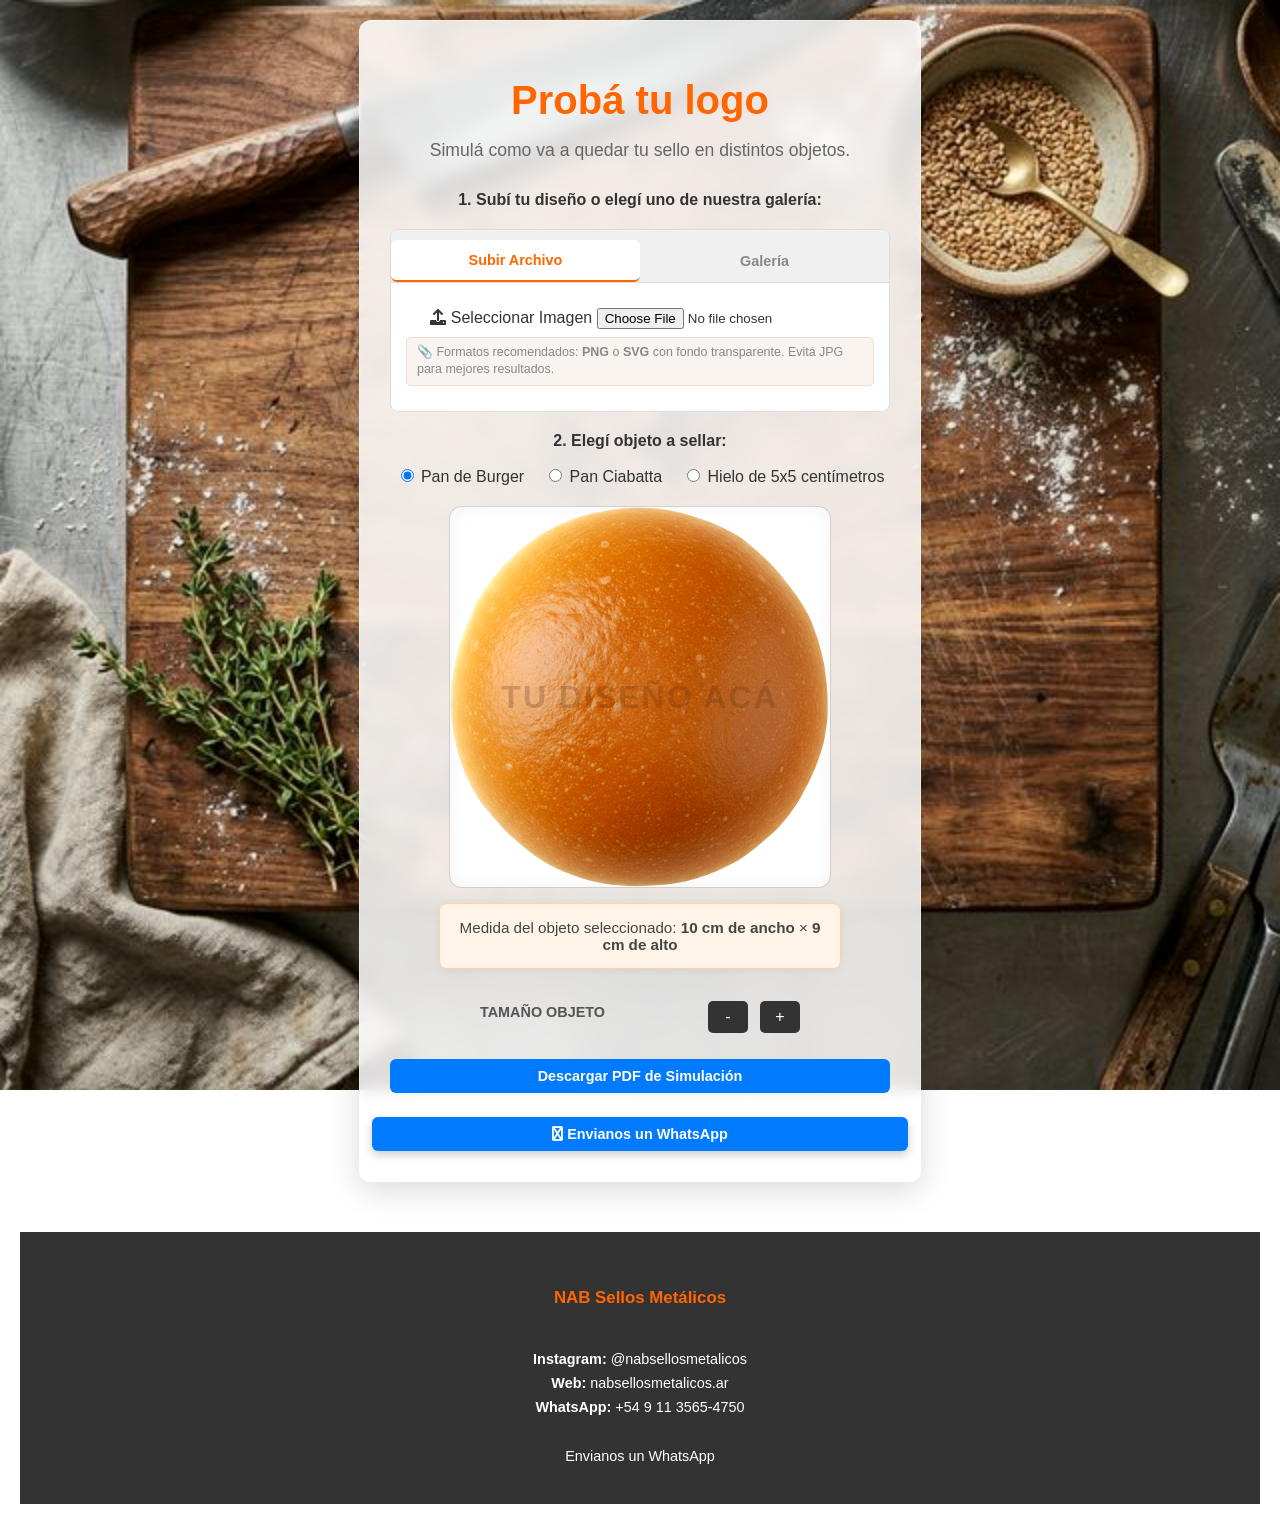
==== index.html @ c0e564b3 "espera de pan atomo" ====
<!DOCTYPE html>
<html lang="es">
<head>
    <meta charset="UTF-8">
    <meta name="viewport" content="width=device-width, initial-scale=1.0">
    <title>Probá tu logo</title>
    <link rel="icon" type="image/png" href="favicon.png">
    <link rel="stylesheet" href="style.css">
    <link rel="stylesheet" href="https://cdnjs.cloudflare.com/ajax/libs/font-awesome/6.0.0/css/all.min.css">
</head>
<body>

    <div class="container">
        <h1>Probá tu logo</h1>
        <p class="subtitle">Simulá como va a quedar tu sello en distintos objetos.</p>
        
        <div class="form-group">
            <p><strong>1. Subí tu diseño o elegí uno de nuestra galería:</strong></p>
            <div class="logo-tabs">
                <div class="tabs-header">
                    <button class="tab-btn active" data-tab="upload-tab">Subir Archivo</button>
                    <button class="tab-btn" data-tab="logos-tab">Galería</button>
                </div>
                
                <div id="upload-tab" class="tab-content active">
                    <div class="upload-container">
                        <label for="logoInput" class="file-label">
                            <i class="fas fa-upload"></i> Seleccionar Imagen
                        </label>
                        <input type="file" id="logoInput" accept="image/png, image/jpeg, image/svg+xml">
                        <p class="file-hint">📎 Formatos recomendados: <strong>PNG</strong> o <strong>SVG</strong> con fondo transparente. Evitá JPG para mejores resultados.</p>
                    </div>
                </div>

                <div id="logos-tab" class="tab-content">
                    <div id="logoGrid" class="logo-grid">
                        <!-- Miniaturas se cargarán aquí -->
                        <div class="loading">Cargando logos...</div>
                    </div>
                </div>
            </div>
            <img id="logoThumbnail" src="" alt="Miniatura del logo subido" style="display: none;">
            <button id="btnInvert" class="secondary-btn" style="display: none;">
                <i class="fas fa-adjust"></i> Invertir Colores (Negativo)
            </button>
        </div>

        <div class="form-group">
            <p><strong>2. Elegí objeto a sellar:</strong></p>
            <div class="radio-group">
                <label>
                    <input type="radio" name="breadType" value="hamburguesa" checked> Pan de Burger
                </label>
                <label>
                    <input type="radio" name="breadType" value="ciabatta"> Pan Ciabatta
                </label>
                <label>
                    <input type="radio" name="breadType" value="hielo"> Hielo de 5x5 centímetros
                </label>
            </div>
        </div>

        <div id="previewArea">
            <!-- Pongo la imagen por defecto directo en el HTML para evitar que quede en blanco -->
            <img id="breadImg" src="" alt="Producto">
            <div id="logoPlaceholder">TU DISEÑO ACÁ</div>
            <img id="logoImg" src="" alt="Logo Superpuesto">
            
            <!-- Círculos guía para el hielo -->
            <div id="iceGuideContainer" style="display: none;">
                <div id="iceCircle" class="guide-circle">
                    <span id="iceCircleLabel"></span>
                </div>
            </div>
        </div>

        <div class="info-text">
            <p id="breadMeasureText"></p>
            <p id="iceMeasureText" style="display: none;">
                Medida de bronce: <strong id="iceCmValue"></strong> <strong>mm</strong>
            </p>
            <p id="logoMeasureText" style="display: none;">
                Medida del logo simulado: <br>
                <strong id="logoCmValue">5.0</strong><strong> cm de ancho</strong> x 
                <strong id="logoCmHeightValue">0.0</strong><strong> cm de alto</strong>
            </p>
        </div>

        <div id="controlsContainer">
            <div id="logoControls" style="display: none;">
                <div class="control-group">
                    <span>Tamaño Logo</span>
                    <div class="btn-row">
                        <button id="btnLogoMinus" class="ctrl-btn">-</button>
                        <button id="btnLogoPlus" class="ctrl-btn">+</button>
                    </div>
                </div>
                <div class="control-group">
                    <span>Rotación</span>
                    <div class="btn-row">
                        <button id="btnRotateLeft" class="ctrl-btn" title="Rotar Izquierda -30°">
                            <i class="fas fa-undo"></i>
                        </button>
                        <button id="btnRotateRight" class="ctrl-btn" title="Rotar Derecha +30°">
                            <i class="fas fa-redo"></i>
                        </button>
                    </div>
                </div>
            </div>

            <div id="breadControls" class="control-group">
                <span>Tamaño Objeto</span>
                <div class="btn-row">
                    <button id="btnBreadMinus" class="ctrl-btn">-</button>
                    <button id="btnBreadPlus" class="ctrl-btn">+</button>
                </div>
            </div>

            <button id="btnDownloadPDF" class="download-btn">Descargar PDF de Simulación</button>
            <a href="https://wa.me/5491135654750" target="_blank" class="whatsapp-btn download-btn" id="whatsappBtn">
                <i class="fas fa-whatsapp"></i> Envianos un WhatsApp
            </a>
        </div>
    </div>

    <footer>
        <div class="footer-container">
            <h3>NAB Sellos Metálicos</h3>
            <ul>
                <li><strong>Instagram:</strong> <a href="https://www.instagram.com/nabsellosmetalicos" target="_blank">@nabsellosmetalicos</a></li>
                <li><strong>Web:</strong> <a href="https://nabsellosmetalicos.ar" target="_blank">nabsellosmetalicos.ar</a></li>
                <li><strong>WhatsApp:</strong> +54 9 11 3565-4750</li>
            </ul>
            <a href="https://wa.me/5491135654750" target="_blank" class="footer-whatsapp-link">
                Envianos un WhatsApp
            </a>
        </div>
    </footer>

    <!-- Overlay de Carga (Modelo Atómico) -->
    <div id="loadingOverlay">
        <div class="atom-container">
            <img src="hamburguesa.png" alt="Núcleo" class="nucleus">
            <div class="orbit orbit-1">
                <img src="hamburguesa.png" alt="Electrón" class="electron">
            </div>
            <div class="orbit orbit-2">
                <img src="hamburguesa.png" alt="Electrón" class="electron">
            </div>
            <div class="orbit orbit-3">
                <img src="hamburguesa.png" alt="Electrón" class="electron">
            </div>
        </div>
        <p>Generando PDF...</p>
    </div>

    <!-- Scripts -->
    <script src="https://cdnjs.cloudflare.com/ajax/libs/jspdf/2.5.1/jspdf.umd.min.js"></script>
    <script src="config.js"></script>
    <script src="logos_list.js"></script>
    <script src="logoFetcher.js"></script>
    <script src="processor.js"></script>
    <script src="simulator.js"></script>
    <script src="exporter.js"></script>
    <script src="app.js"></script>
</body>
</html>
---- style.css ----
body {
    font-family: 'Segoe UI', Tahoma, Geneva, Verdana, sans-serif;
    text-align: center;
    background: url('board.png') no-repeat center center fixed;
    background-size: cover;
    color: #333;
    margin: 0;
    padding: 20px;
    color-scheme: light;
}

h1 {
    font-size: 2.5em;
    color: #ff6600;
}

.container {
    background-color: rgba(255, 255, 255, 0.85);
    backdrop-filter: blur(8px);
    -webkit-backdrop-filter: blur(8px);
    max-width: 500px;
    margin: 0 auto;
    padding: 30px;
    border-radius: 12px;
    box-shadow: 0 8px 32px rgba(0,0,0,0.15);
    border: 1px solid rgba(255, 255, 255, 0.3);
}

.form-group {
    margin-bottom: 20px;
}

/* --- LOGO TABS & GRID --- */
.logo-tabs {
    margin: 20px 0;
    border: 1px solid #ddd;
    border-radius: 8px;
    overflow: hidden;
    background: #fff;
    text-align: left;
}

.tabs-header {
    display: flex;
    background: #f0f0f0;
    border-bottom: 1px solid #ddd;
}

.tab-btn {
    flex: 1;
    padding: 12px;
    border: none;
    background: none;
    cursor: pointer;
    font-weight: bold;
    color: #888;
    transition: all 0.2s;
    font-size: 0.9em;
}

.tab-btn.active {
    background: #fff;
    color: #ff6600;
    border-bottom: 2px solid #ff6600;
}

.tab-content {
    display: none;
    padding: 15px;
}

.tab-content.active {
    display: block;
}

.upload-container {
    text-align: center;
    padding: 10px 0;
}

.file-hint {
    margin: 8px 0 0;
    font-size: 0.78em;
    color: #888;
    background: #f9f4ef;
    border-radius: 5px;
    padding: 6px 10px;
    border: 1px solid #f0dcc8;
    text-align: left;
    line-height: 1.4;
}

.logo-grid {
    display: grid;
    grid-template-columns: repeat(4, 1fr);
    gap: 6px;
    max-height: 200px;
    overflow-y: auto;
    padding: 4px;
}

.logo-item {
    aspect-ratio: 1 / 1;
    border: 1px solid #eee;
    border-radius: 5px;
    padding: 4px;
    cursor: pointer;
    transition: all 0.2s;
    background: #f9f9f9;
    display: flex;
    align-items: center;
    justify-content: center;
}

.logo-item img {
    max-width: 100%;
    max-height: 100%;
    object-fit: contain;
    width: 48px;
    height: 48px;
}

.logo-item:hover {
    transform: translateY(-2px);
    box-shadow: 0 4px 8px rgba(0,0,0,0.1);
    border-color: #ff6600;
}

.logo-item.selected {
    border-color: #ff6600;
    background: #fff5ed;
    box-shadow: inset 0 0 0 1px #ff6600;
}

.divider::before, .divider::after {
    content: "";
    position: absolute;
    top: 50%;
    width: 40%;
    height: 1px;
    background-color: #ddd;
}

.divider::before { left: 0; }
.divider::after { right: 0; }

#logoThumbnail {
    display: none; 
    max-width: 120px;
    max-height: 120px;
    margin: 15px auto 0;
    border: 2px dashed #ccc;
    border-radius: 8px;
    object-fit: contain;
    padding: 5px;
}

button {
    background-color: #ff6600;
    color: white;
    border: none;
    padding: 9px 18px;
    font-size: 1em;
    border-radius: 6px;
    cursor: pointer;
    transition: background 0.3s;
    margin-top: 10px;
}

button:hover {
    background-color: #e65c00;
}

.secondary-btn {
    background-color: #444;
    color: white;
    font-size: 0.85em;
    padding: 8px 15px;
    margin-top: 10px;
}

.secondary-btn:hover {
    background-color: #222;
}

.secondary-btn i {
    margin-right: 5px;
}

.ctrl-btn {
    width: 40px;
    height: 32px;
    font-size: 1rem;
    cursor: pointer;
    background-color: #333;
    color: #fff;
    border: none;
    border-radius: 5px;
    transition: 0.2s;
    display: flex;
    align-items: center;
    justify-content: center;
}

.ctrl-btn:hover {
    background-color: #555;
    transform: scale(1.05);
}

#previewArea {
    position: relative;
    width: 100%;
    max-width: 380px; 
    height: 380px; 
    background-color: transparent; 
    margin: 20px auto 10px;
    display: flex; 
    justify-content: center;
    align-items: center;
    overflow: visible; 
    border-radius: 12px; 
    border: 1px solid rgba(0,0,0,0.1);
    box-shadow: inset 0 0 20px rgba(0,0,0,0.05);
}

#logoPlaceholder {
    position: absolute;
    top: 50%;
    left: 50%;
    transform: translate(-50%, -50%);
    font-size: 2em;
    font-weight: 900;
    color: rgba(90, 45, 15, 0.25);
    text-transform: uppercase;
    letter-spacing: 2px;
    z-index: 5;
    pointer-events: none;
    user-select: none;
    text-align: center;
    width: 90%;
    line-height: 1.2;
}

#breadImg {
    width: 100%;
    height: auto; 
    display: block;
    border-radius: 12px;
    transition: transform 0.2s ease;
    mix-blend-mode: multiply;
    filter: contrast(1.1) brightness(1.05); /* Mejorar integración con la madera */
}

#logoImg {
    position: absolute;
    top: 50%;
    left: 50%;
    transform: translate(-50%, -50%) rotate(0deg);
    height: auto; 
    transition: width 0.2s ease, transform 0.3s ease;
    display: none; 
    cursor: grab;
    user-select: none;
    -webkit-user-drag: none;
    
    /* EFECTO SELLO/TOSTADO */
    mix-blend-mode: multiply;
    opacity: 0.90; 
    filter: drop-shadow(0px 0px 1px rgba(90, 45, 15, 0.5)); 
}

/* --- GUÍA DE HIELO --- */
#iceGuideContainer {
    position: absolute;
    top: 50%;
    left: 50%;
    transform: translate(-50%, -50%);
    pointer-events: none;
    z-index: 2;
    display: flex;
    align-items: center;
    justify-content: center;
}

.guide-circle {
    border: 1px dashed #999;
    border-radius: 50%;
    position: relative;
    transition: width 0.3s ease, height 0.3s ease;
}

#iceCircleLabel {
    position: absolute;
    bottom: -20px;
    left: 50%;
    transform: translateX(-50%);
    font-size: 10px;
    color: #999;
    font-weight: bold;
    white-space: nowrap;
}

#logoImg.dragging {
    cursor: grabbing; 
}

.info-text {
    background-color: rgba(255, 243, 230, 0.9);
    backdrop-filter: blur(4px);
    border: 1px solid #ffd1a3;
    padding: 10px;
    border-radius: 8px;
    font-size: 0.95em;
    color: #444;
    margin: 15px auto;
    max-width: 380px;
    box-shadow: 0 2px 8px rgba(0,0,0,0.05);
}

.info-text p {
    margin: 5px 0;
}

#controlsContainer {
    display: flex;
    flex-direction: column;
    gap: 4px;
    align-items: center;
    margin-top: 20px;
}

.control-group {
    display: flex;
    flex-direction: row;
    justify-content: space-between;
    align-items: center;
    gap: 15px;
    padding: 2px 0;
    width: 100%;
    max-width: 320px;
}

.control-group span {
    font-size: 0.9em;
    font-weight: bold;
    color: #555;
    text-transform: uppercase;
    flex: 1;
    text-align: left;
}

.btn-row {
    display: flex;
    gap: 12px;
}

#logoControls {
    display: flex;
    flex-direction: column;
    gap: 4px;
    width: 100%;
    align-items: center;
    transition: all 0.3s ease;
}

.radio-group {
    display: flex;
    justify-content: center;
    gap: 20px;
    margin-top: 15px;
}

.subtitle {
    color: #666;
    font-size: 1.1em;
    margin-top: -10px;
    margin-bottom: 30px;
}

footer {
    margin-top: 50px;
    padding: 40px 20px;
    background-color: #333;
    color: white;
    font-size: 0.9em;
}

.footer-container {
    max-width: 500px;
    margin: 0 auto;
    display: flex;
    flex-direction: column;
    align-items: center;
    text-align: center;
}

.footer-container h3 {
    color: #ff6600;
    margin-bottom: 20px;
}

.footer-container ul {
    list-style: none;
    padding: 0;
    margin-bottom: 25px;
}

.footer-container ul li {
    margin: 8px 0;
}

.footer-container a {
    color: white;
    text-decoration: none;
}

.footer-container a:hover {
    text-decoration: underline;
}

.whatsapp-btn {
    display: inline-block;
    background-color: #25d366;
    color: white !important;
    padding: 11px 22px;
    border-radius: 50px;
    font-weight: bold;
    font-size: 1em;
    text-decoration: none !important;
    transition: transform 0.3s, background 0.3s;
    box-shadow: 0 4px 10px rgba(0,0,0,0.2);
}

.whatsapp-btn:hover {
    background-color: #128c7e;
    transform: scale(1.05);
}

.download-btn {
    background-color: #007bff;
    color: white;
    border: none;
    padding: 9px 18px;
    font-size: 0.9em;
    border-radius: 6px;
    cursor: pointer;
    transition: background 0.3s;
    margin-top: 20px;
    width: 100%;
    font-weight: bold;
}

.download-btn:hover {
    background-color: #0056b3;
}

/* --- LOADING OVERLAY (ATOMIC STYLE) --- */
#loadingOverlay {
    position: fixed;
    top: 0;
    left: 0;
    width: 100vw;
    height: 100vh;
    background: rgba(0, 0, 0, 0.9);
    display: none;
    flex-direction: column;
    justify-content: center;
    align-items: center;
    z-index: 10000;
    backdrop-filter: blur(10px);
    overflow: hidden;
}

.atom-container {
    position: relative;
    width: 300px;
    height: 300px;
    display: flex;
    justify-content: center;
    align-items: center;
    perspective: 1000px;
    margin-bottom: 40px;
}

.nucleus {
    width: 100px;
    height: 100px;
    z-index: 10;
    filter: drop-shadow(0 0 20px rgba(255, 102, 0, 0.4));
    animation: nucleus-pulse 2s ease-in-out infinite;
}

.orbit {
    position: absolute;
    width: 100%;
    height: 100%;
    border-radius: 50%;
    border: 1px solid rgba(255, 102, 0, 0.15);
    transform-style: preserve-3d;
}

.orbit-1 { transform: rotateX(75deg) rotateY(10deg); }
.orbit-2 { transform: rotateX(75deg) rotateY(130deg); }
.orbit-3 { transform: rotateX(75deg) rotateY(250deg); }

.electron {
    width: 45px;
    height: 45px;
    position: absolute;
    top: 50%;
    left: 50%;
    filter: drop-shadow(0 0 10px rgba(255, 102, 0, 0.3));
}

.orbit-1 .electron { animation: orbit1 3s linear infinite; }
.orbit-2 .electron { animation: orbit2 2.5s linear infinite; }
.orbit-3 .electron { animation: orbit3 3.5s linear infinite; }

#loadingOverlay p {
    color: white;
    font-size: 1.4rem;
    font-weight: bold;
    text-transform: uppercase;
    letter-spacing: 4px;
    margin: 0;
    text-align: center;
    font-family: inherit;
    text-shadow: 0 0 10px rgba(255, 102, 0, 0.5);
}

/* Animations */
@keyframes nucleus-pulse {
    0%, 100% { transform: scale(1); }
    50% { transform: scale(1.05); }
}

@keyframes orbit1 {
    from { transform: translate(-50%, -50%) rotate(0deg) translateX(150px) rotateZ(0deg) rotateX(-75deg); }
    to { transform: translate(-50%, -50%) rotate(360deg) translateX(150px) rotateZ(-360deg) rotateX(-75deg); }
}

@keyframes orbit2 {
    from { transform: translate(-50%, -50%) rotate(0deg) translateX(150px) rotateZ(0deg) rotateX(-75deg); }
    to { transform: translate(-50%, -50%) rotate(360deg) translateX(150px) rotateZ(-360deg) rotateX(-75deg); }
}

@keyframes orbit3 {
    from { transform: translate(-50%, -50%) rotate(0deg) translateX(150px) rotateZ(0deg) rotateX(-75deg); }
    to { transform: translate(-50%, -50%) rotate(360deg) translateX(150px) rotateZ(-360deg) rotateX(-75deg); }
}
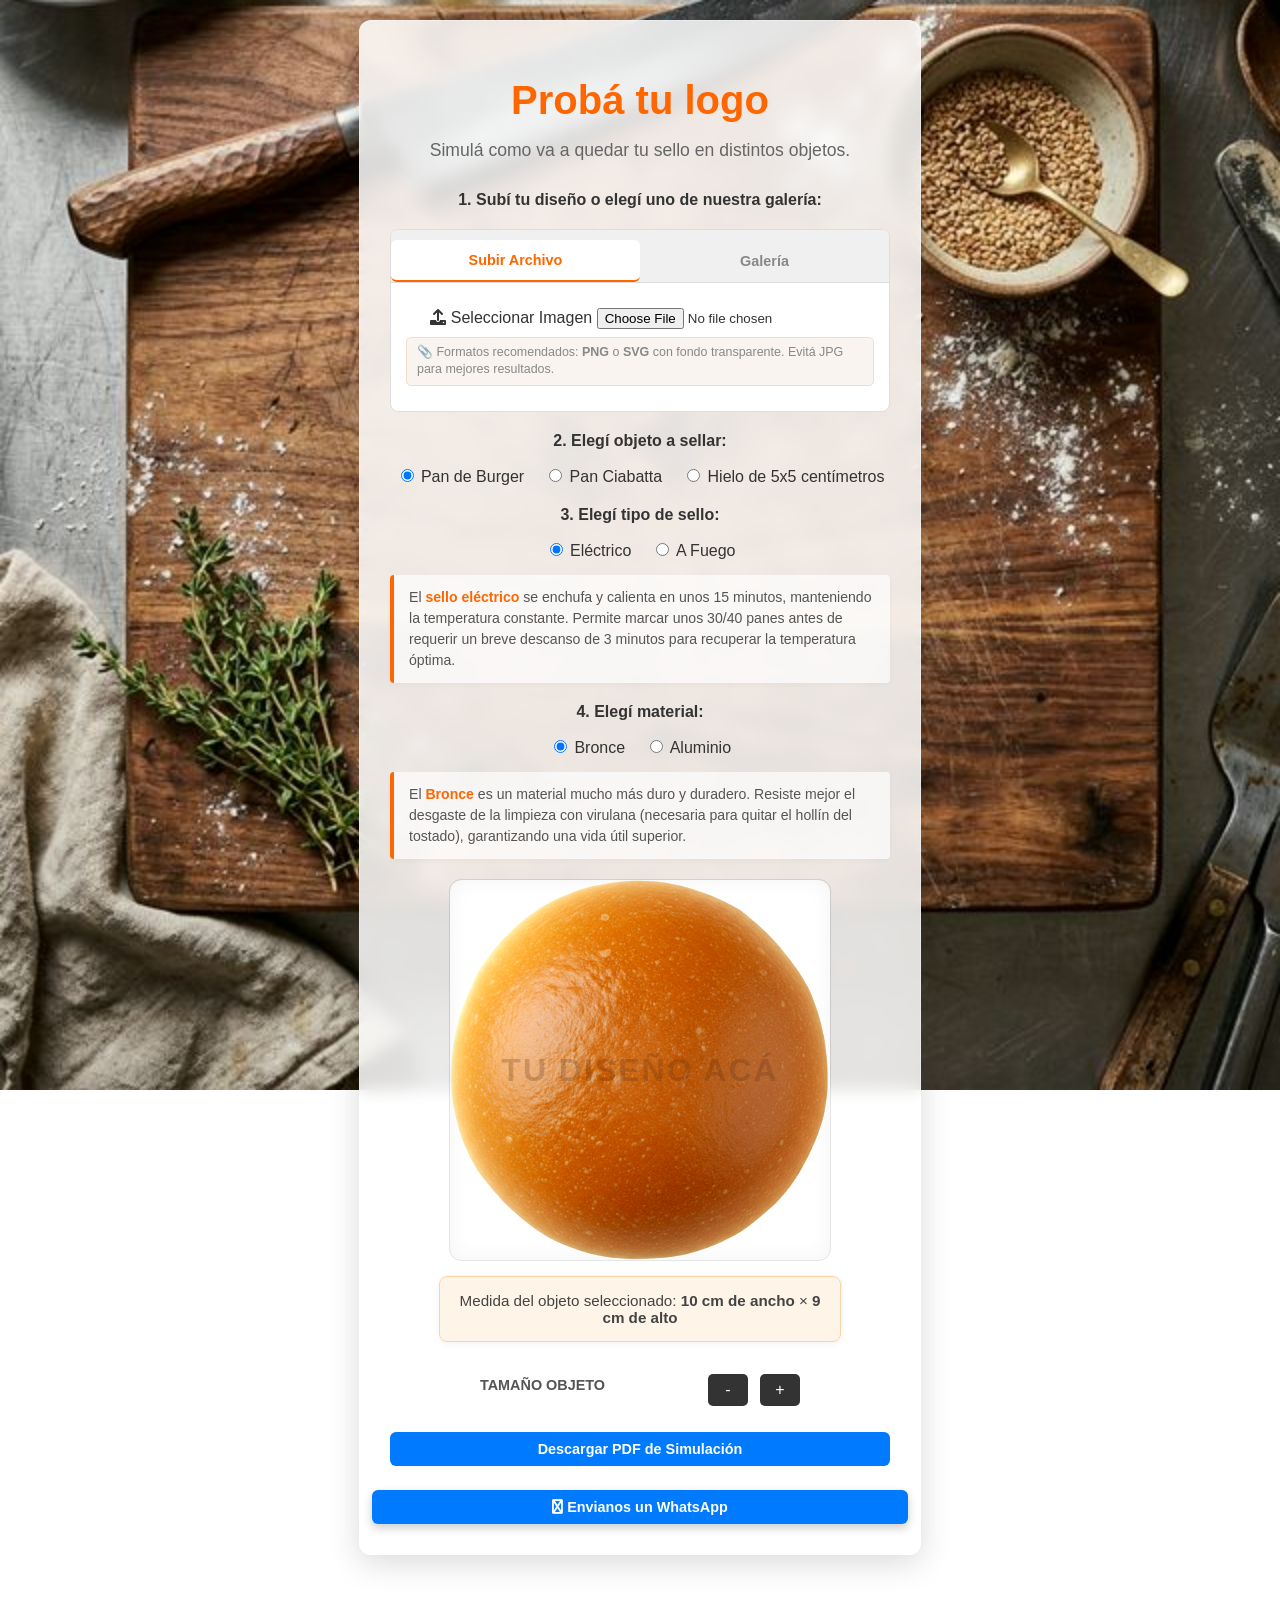
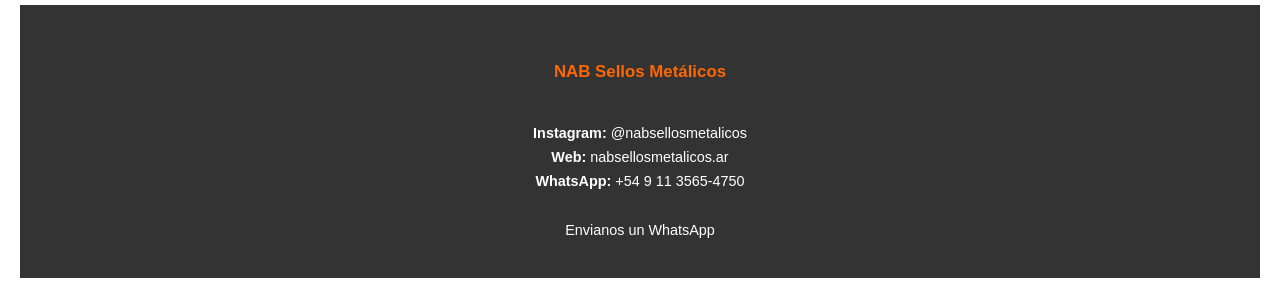
==== commit b3d812ff: "cosas de whatsap y pdf" ====
--- a/index.html
+++ b/index.html
@@ -57,6 +57,36 @@
                 <label>
                     <input type="radio" name="breadType" value="hielo"> Hielo de 5x5 centímetros
                 </label>
+            </div>
+        </div>
+
+        <div class="form-group" id="stampTypeSection">
+            <p><strong>3. Elegí tipo de sello:</strong></p>
+            <div class="radio-group">
+                <label>
+                    <input type="radio" name="stampType" value="electrico" checked> Eléctrico
+                </label>
+                <label>
+                    <input type="radio" name="stampType" value="fuego"> A Fuego
+                </label>
+            </div>
+            <div id="stampTypeInfo" class="info-box">
+                <!-- Se cargará por JS -->
+            </div>
+        </div>
+
+        <div class="form-group" id="stampMaterialSection">
+            <p><strong>4. Elegí material:</strong></p>
+            <div class="radio-group">
+                <label>
+                    <input type="radio" name="stampMaterial" value="bronce" checked> Bronce
+                </label>
+                <label>
+                    <input type="radio" name="stampMaterial" value="aluminio"> Aluminio
+                </label>
+            </div>
+            <div id="stampMaterialInfo" class="info-box">
+                <!-- Se cargará por JS -->
             </div>
         </div>
 
--- a/style.css
+++ b/style.css
@@ -321,6 +321,24 @@
     margin: 5px 0;
 }
 
+.info-box {
+    background-color: rgba(255, 255, 255, 0.7);
+    border-left: 4px solid #ff6600;
+    padding: 12px 15px;
+    border-radius: 4px;
+    font-size: 0.88em;
+    color: #555;
+    margin-top: 15px;
+    line-height: 1.5;
+    text-align: left;
+    transition: all 0.3s ease;
+    box-shadow: 0 2px 5px rgba(0,0,0,0.03);
+}
+
+.info-box strong {
+    color: #ff6600;
+}
+
 #controlsContainer {
     display: flex;
     flex-direction: column;
@@ -486,6 +504,8 @@
     width: 100px;
     height: 100px;
     z-index: 10;
+    border-radius: 50%; /* Clip corners */
+    object-fit: cover;
     filter: drop-shadow(0 0 20px rgba(255, 102, 0, 0.4));
     animation: nucleus-pulse 2s ease-in-out infinite;
 }
@@ -509,6 +529,8 @@
     position: absolute;
     top: 50%;
     left: 50%;
+    border-radius: 50%; /* Clip corners */
+    object-fit: cover;
     filter: drop-shadow(0 0 10px rgba(255, 102, 0, 0.3));
 }
 
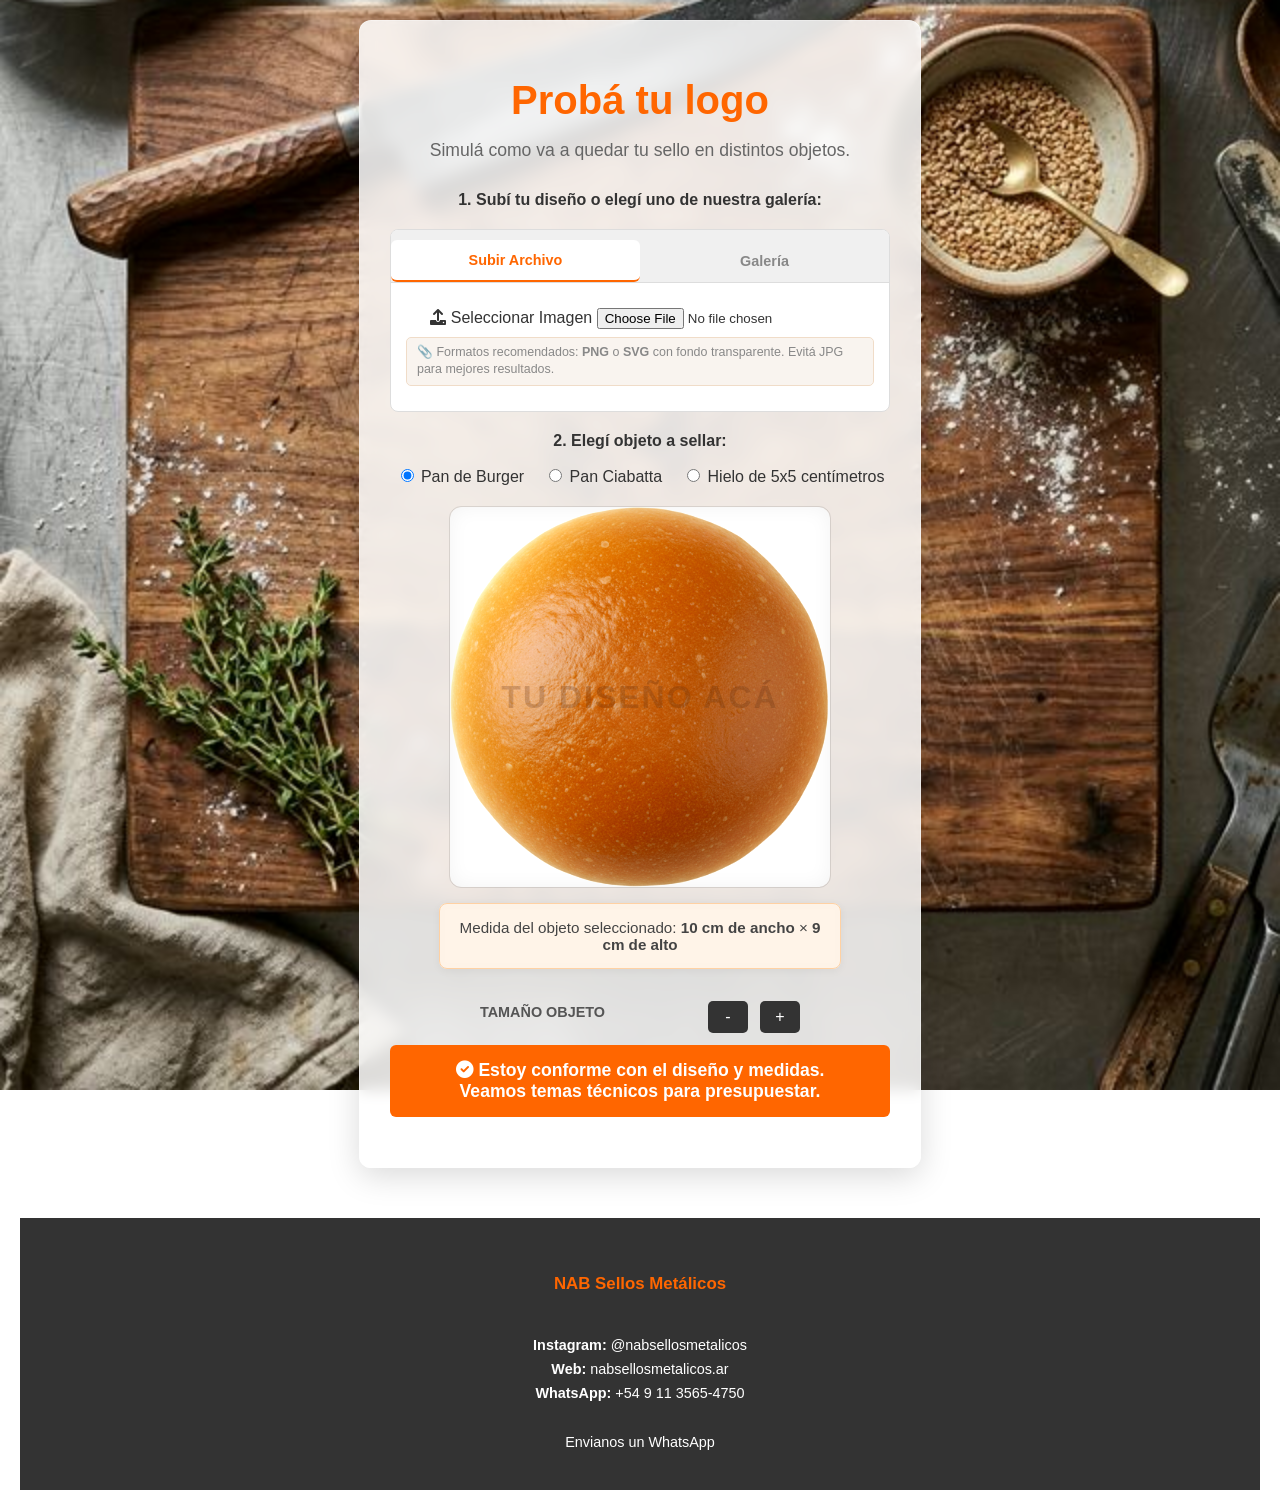
==== commit bb02452a: "cosas de presupuestar en un mejor orden" ====
--- a/index.html
+++ b/index.html
@@ -60,35 +60,7 @@
             </div>
         </div>
 
-        <div class="form-group" id="stampTypeSection">
-            <p><strong>3. Elegí tipo de sello:</strong></p>
-            <div class="radio-group">
-                <label>
-                    <input type="radio" name="stampType" value="electrico" checked> Eléctrico
-                </label>
-                <label>
-                    <input type="radio" name="stampType" value="fuego"> A Fuego
-                </label>
-            </div>
-            <div id="stampTypeInfo" class="info-box">
-                <!-- Se cargará por JS -->
-            </div>
-        </div>
-
-        <div class="form-group" id="stampMaterialSection">
-            <p><strong>4. Elegí material:</strong></p>
-            <div class="radio-group">
-                <label>
-                    <input type="radio" name="stampMaterial" value="bronce" checked> Bronce
-                </label>
-                <label>
-                    <input type="radio" name="stampMaterial" value="aluminio"> Aluminio
-                </label>
-            </div>
-            <div id="stampMaterialInfo" class="info-box">
-                <!-- Se cargará por JS -->
-            </div>
-        </div>
+        <!-- Opciones técnicas movidas hacia el final del flujo -->
 
         <div id="previewArea">
             <!-- Pongo la imagen por defecto directo en el HTML para evitar que quede en blanco -->
@@ -146,10 +118,49 @@
                 </div>
             </div>
 
-            <button id="btnDownloadPDF" class="download-btn">Descargar PDF de Simulación</button>
-            <a href="https://wa.me/5491135654750" target="_blank" class="whatsapp-btn download-btn" id="whatsappBtn">
-                <i class="fas fa-whatsapp"></i> Envianos un WhatsApp
-            </a>
+        </div>
+
+        <button id="btnProceedToTech" class="primary-btn" style="width: 100%; margin-bottom: 20px; font-weight: bold; padding: 15px; font-size: 1.1em; text-align: center;">
+            <i class="fas fa-check-circle"></i> Estoy conforme con el diseño y medidas. <br>Veamos temas técnicos para presupuestar.
+        </button>
+
+        <div id="technicalAndExportSection" style="display: none; width: 100%;">
+            <div class="form-group" id="stampTypeSection">
+                <p><strong>3. Elegí tipo de sello:</strong></p>
+                <div class="radio-group">
+                    <label>
+                        <input type="radio" name="stampType" value="electrico" checked> Eléctrico
+                    </label>
+                    <label>
+                        <input type="radio" name="stampType" value="fuego"> A Fuego
+                    </label>
+                </div>
+                <div id="stampTypeInfo" class="info-box">
+                    <!-- Se cargará por JS -->
+                </div>
+            </div>
+
+            <div class="form-group" id="stampMaterialSection">
+                <p><strong>4. Elegí material:</strong></p>
+                <div class="radio-group">
+                    <label>
+                        <input type="radio" name="stampMaterial" value="bronce" checked> Bronce
+                    </label>
+                    <label>
+                        <input type="radio" name="stampMaterial" value="aluminio"> Aluminio
+                    </label>
+                </div>
+                <div id="stampMaterialInfo" class="info-box">
+                    <!-- Se cargará por JS -->
+                </div>
+            </div>
+
+            <div id="exportButtonsContainer" style="display: flex; flex-direction: column; gap: 10px; margin-top: 20px;">
+                <button id="btnDownloadPDF" class="download-btn" style="width: 100%; box-sizing: border-box;">Descargar PDF de Simulación</button>
+                <a href="https://wa.me/5491135654750" target="_blank" class="whatsapp-btn download-btn" id="whatsappBtn" style="width: 100%; box-sizing: border-box;">
+                    <i class="fas fa-whatsapp"></i> Envianos un WhatsApp
+                </a>
+            </div>
         </div>
     </div>
 
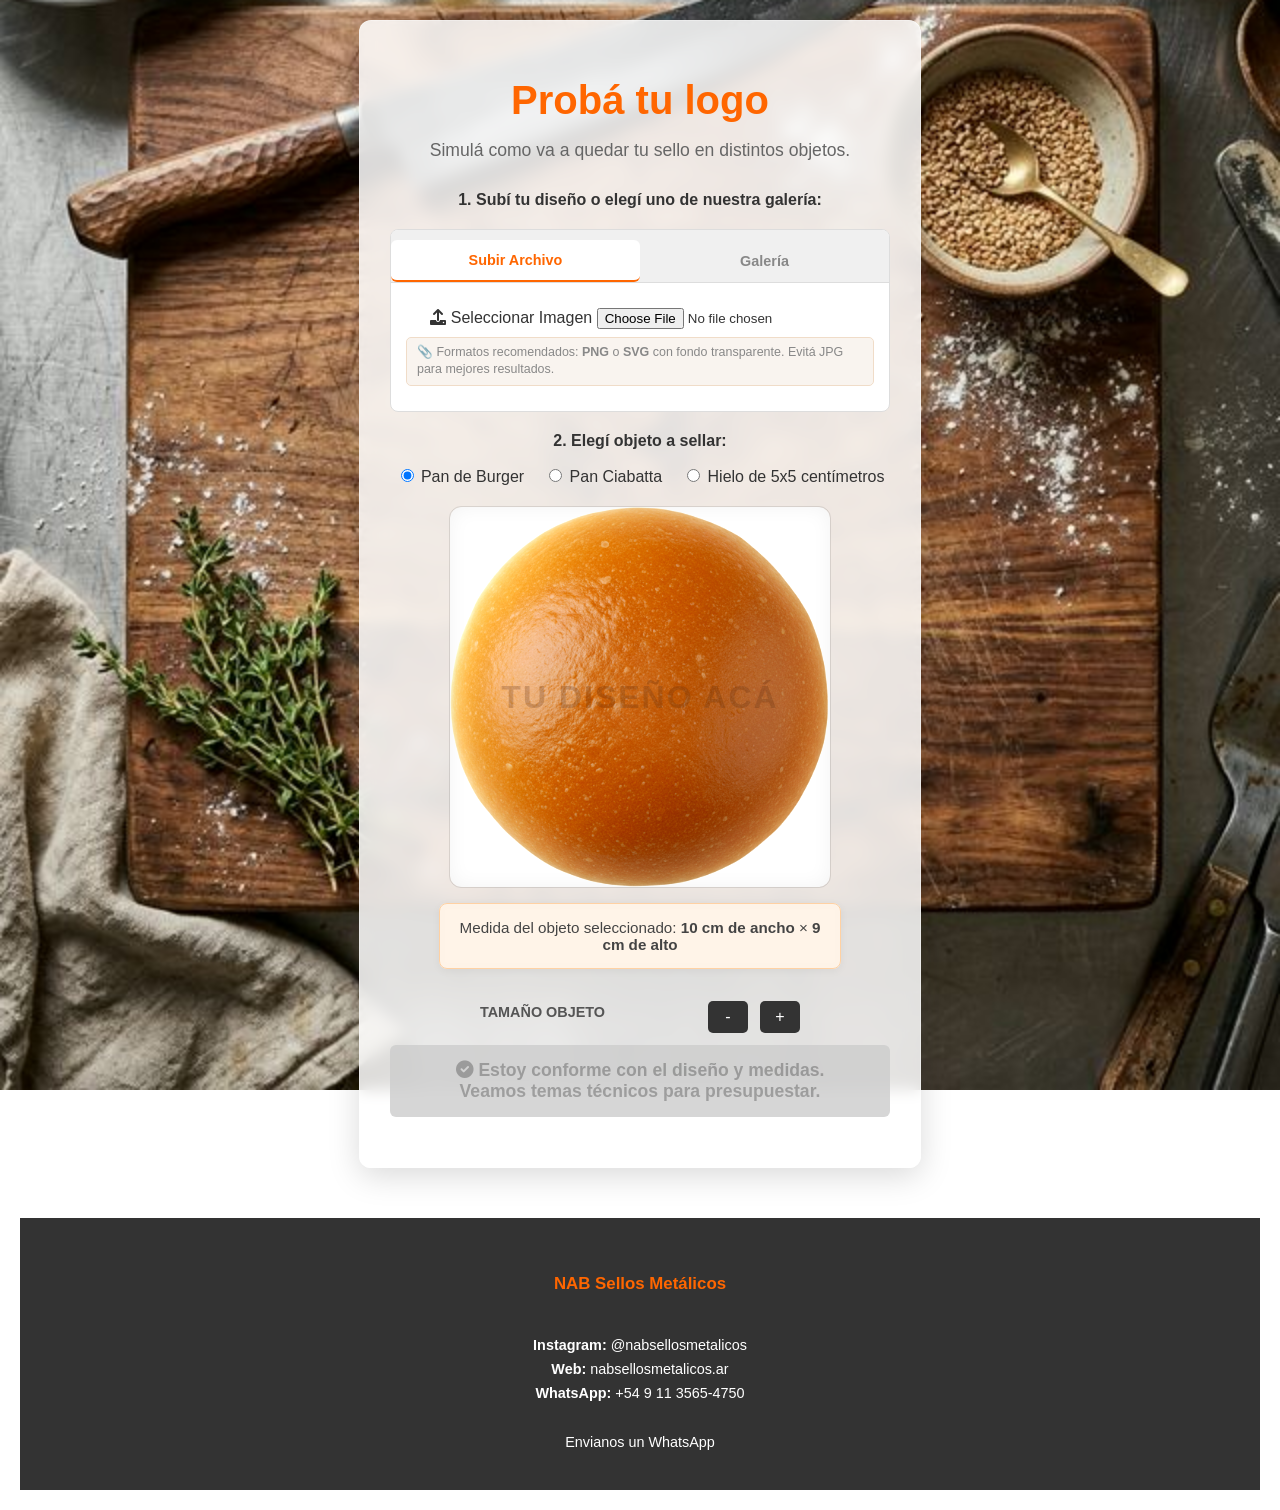
==== commit ec94c99d: "cosas de presupuestar en un mejor orden" ====
--- a/index.html
+++ b/index.html
@@ -12,7 +12,8 @@
 
     <div class="container">
         <h1>Probá tu logo</h1>
-        <p class="subtitle">Simulá como va a quedar tu sello en distintos objetos.</p>
+        <p class="subtitle" id="mainSubtitle">Simulá como va a quedar tu sello en distintos objetos.</p>
+        <p id="dynamicSubtitle" class="dynamic-subtitle" style="display: none;"></p>
         
         <div class="form-group">
             <p><strong>1. Subí tu diseño o elegí uno de nuestra galería:</strong></p>
@@ -120,7 +121,7 @@
 
         </div>
 
-        <button id="btnProceedToTech" class="primary-btn" style="width: 100%; margin-bottom: 20px; font-weight: bold; padding: 15px; font-size: 1.1em; text-align: center;">
+        <button id="btnProceedToTech" class="primary-btn" style="width: 100%; margin-bottom: 20px; font-weight: bold; padding: 15px; font-size: 1.1em; text-align: center;" disabled>
             <i class="fas fa-check-circle"></i> Estoy conforme con el diseño y medidas. <br>Veamos temas técnicos para presupuestar.
         </button>
 
--- a/style.css
+++ b/style.css
@@ -169,6 +169,15 @@
 
 button:hover {
     background-color: #e65c00;
+}
+
+#btnProceedToTech:disabled {
+    background-color: #cccccc !important;
+    color: #888888 !important;
+    cursor: not-allowed !important;
+    transform: none !important;
+    box-shadow: none !important;
+    opacity: 0.8;
 }
 
 .secondary-btn {
@@ -395,6 +404,23 @@
     margin-bottom: 30px;
 }
 
+.dynamic-subtitle {
+    color: #444;
+    font-size: 1.05em;
+    margin-top: -15px;
+    margin-bottom: 25px;
+    background: rgba(255, 255, 255, 0.7);
+    padding: 12px;
+    border-radius: 8px;
+    border-left: 4px solid #00c853;
+    animation: fadeIn 0.3s ease-in;
+}
+
+@keyframes fadeIn {
+    from { opacity: 0; transform: translateY(-5px); }
+    to { opacity: 1; transform: translateY(0); }
+}
+
 footer {
     margin-top: 50px;
     padding: 40px 20px;
